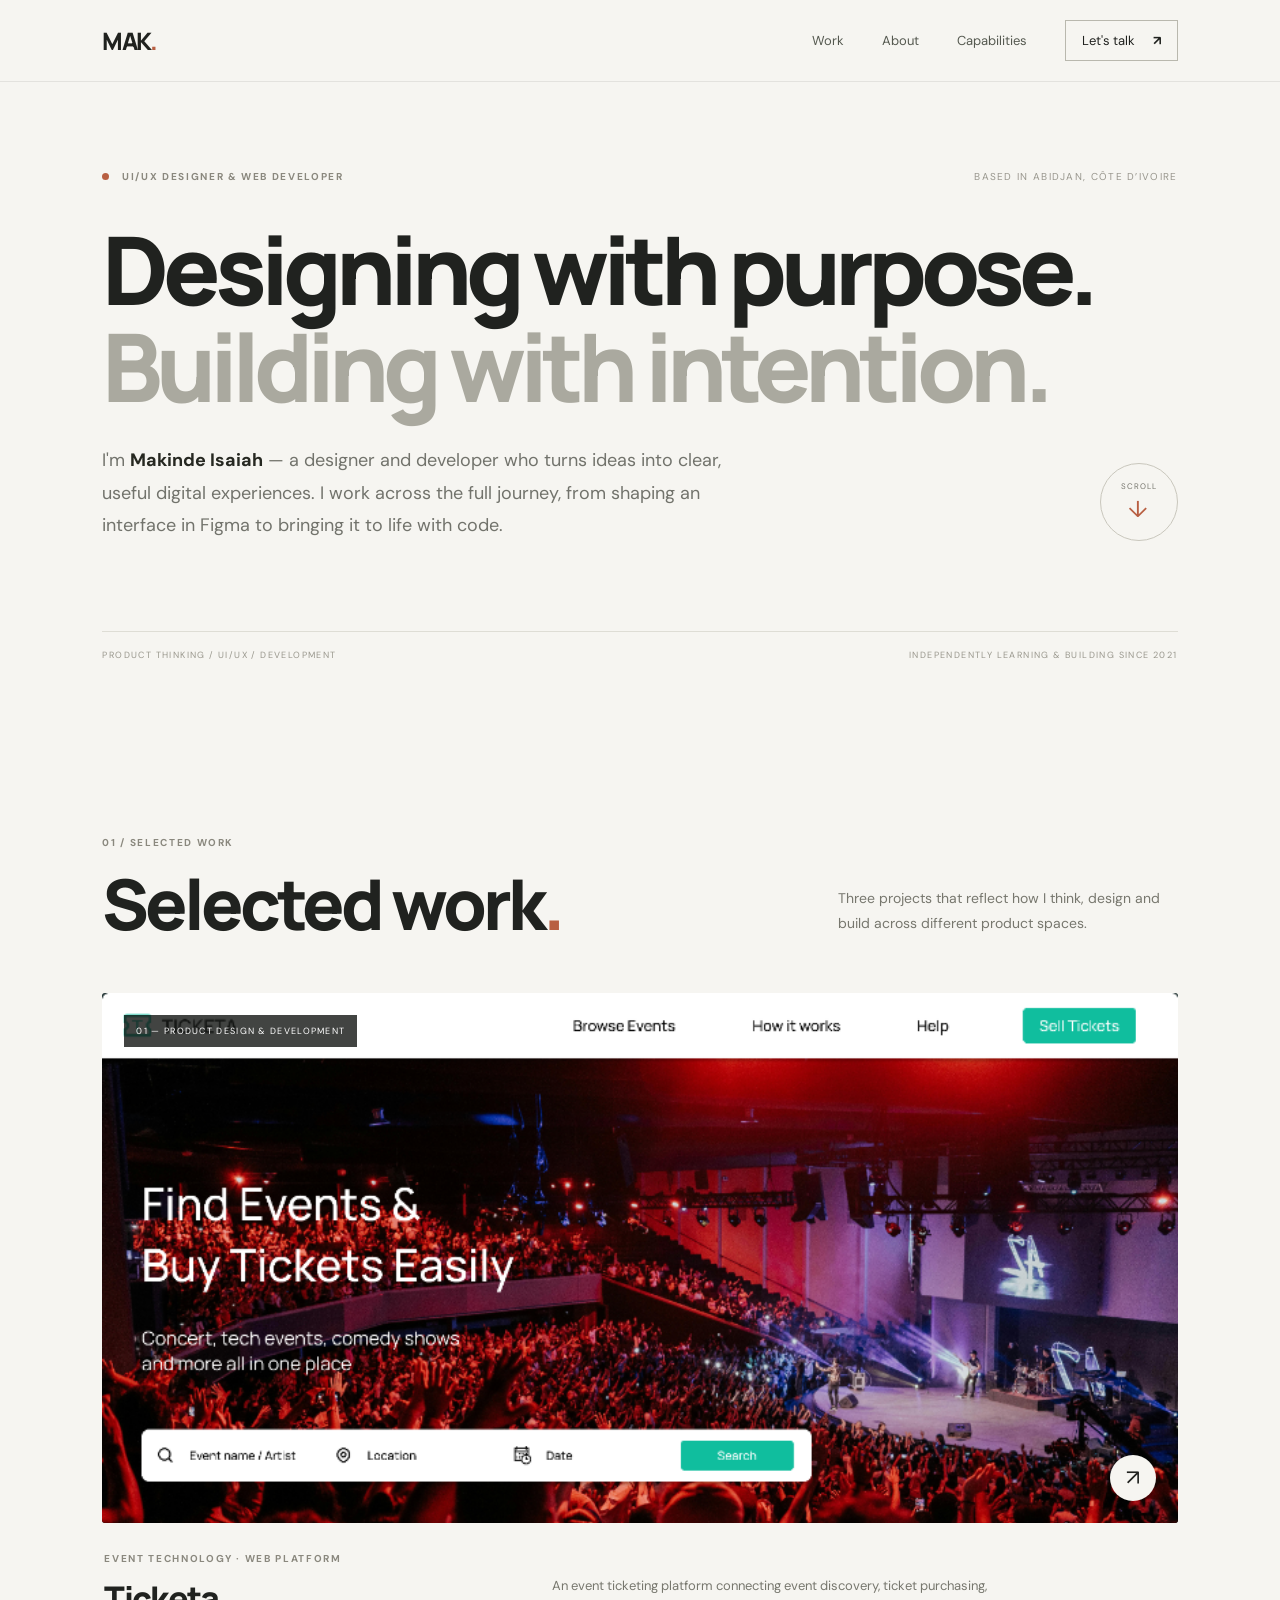
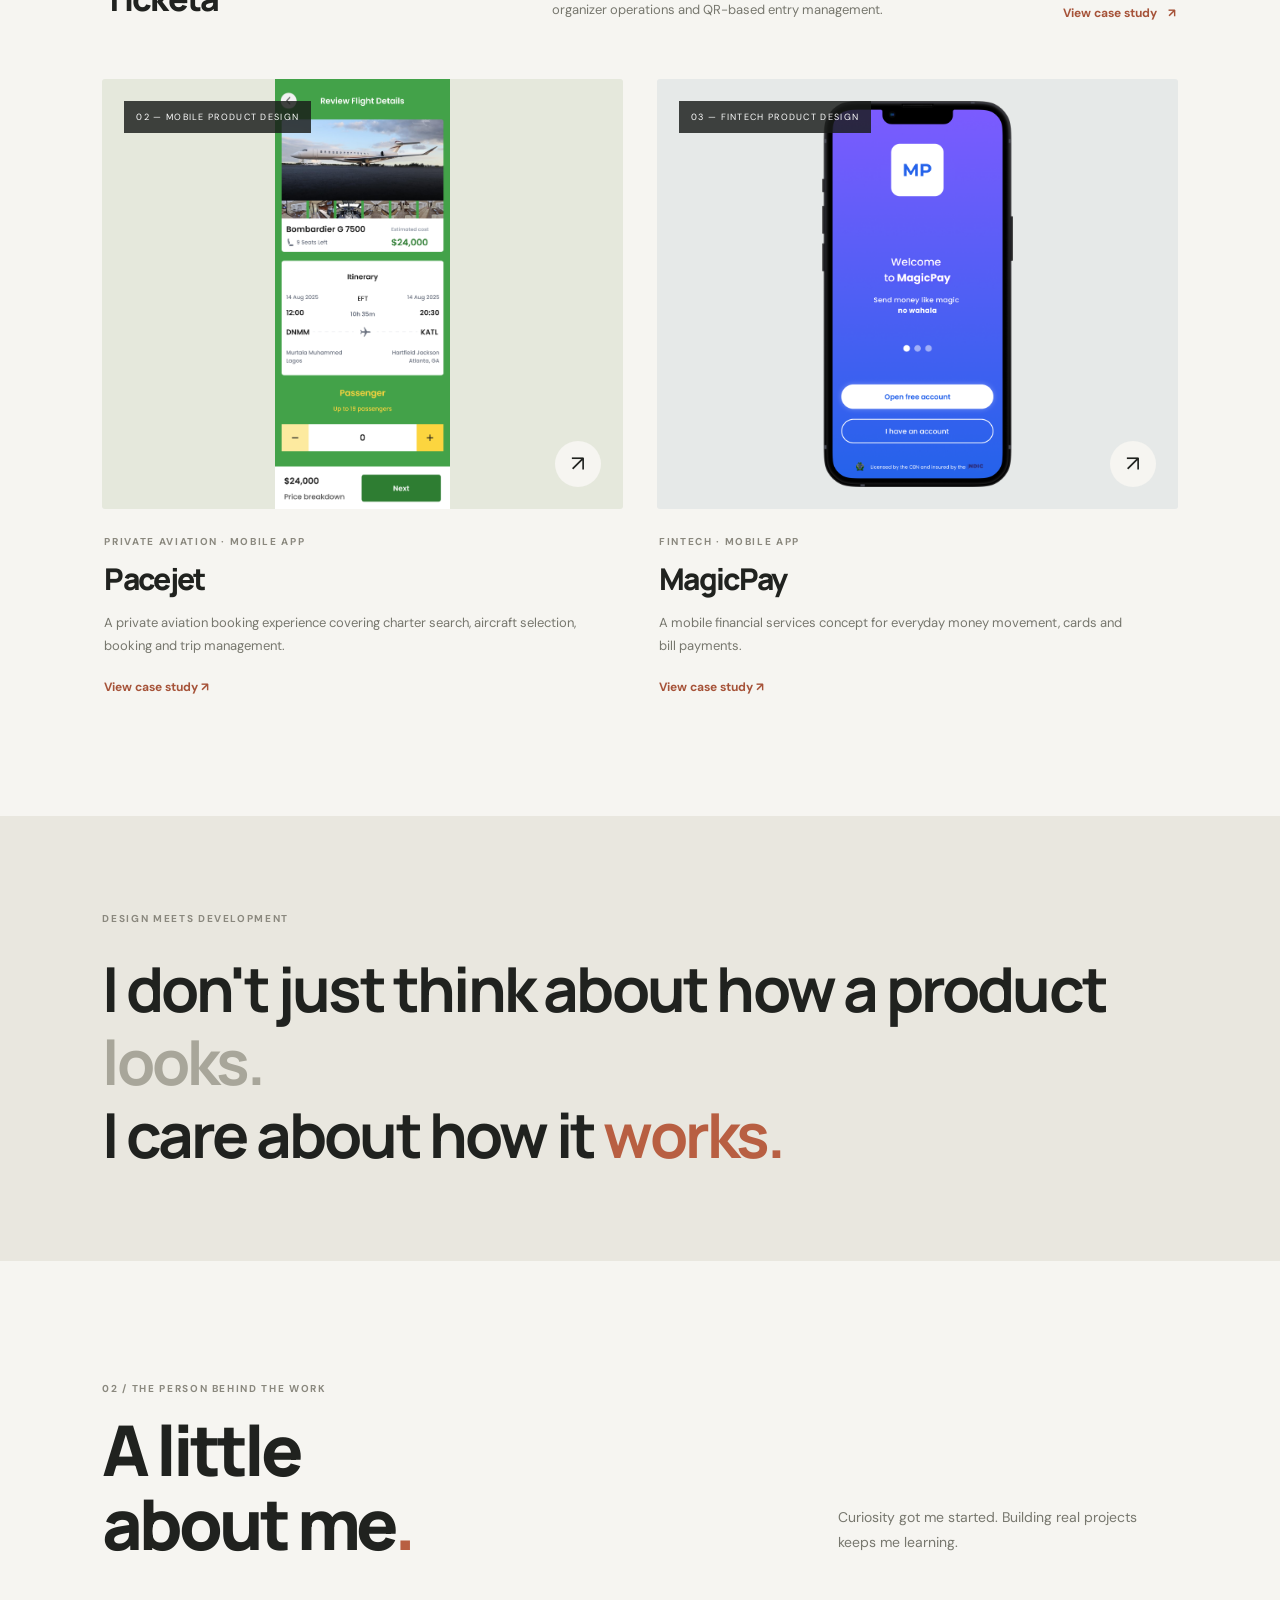
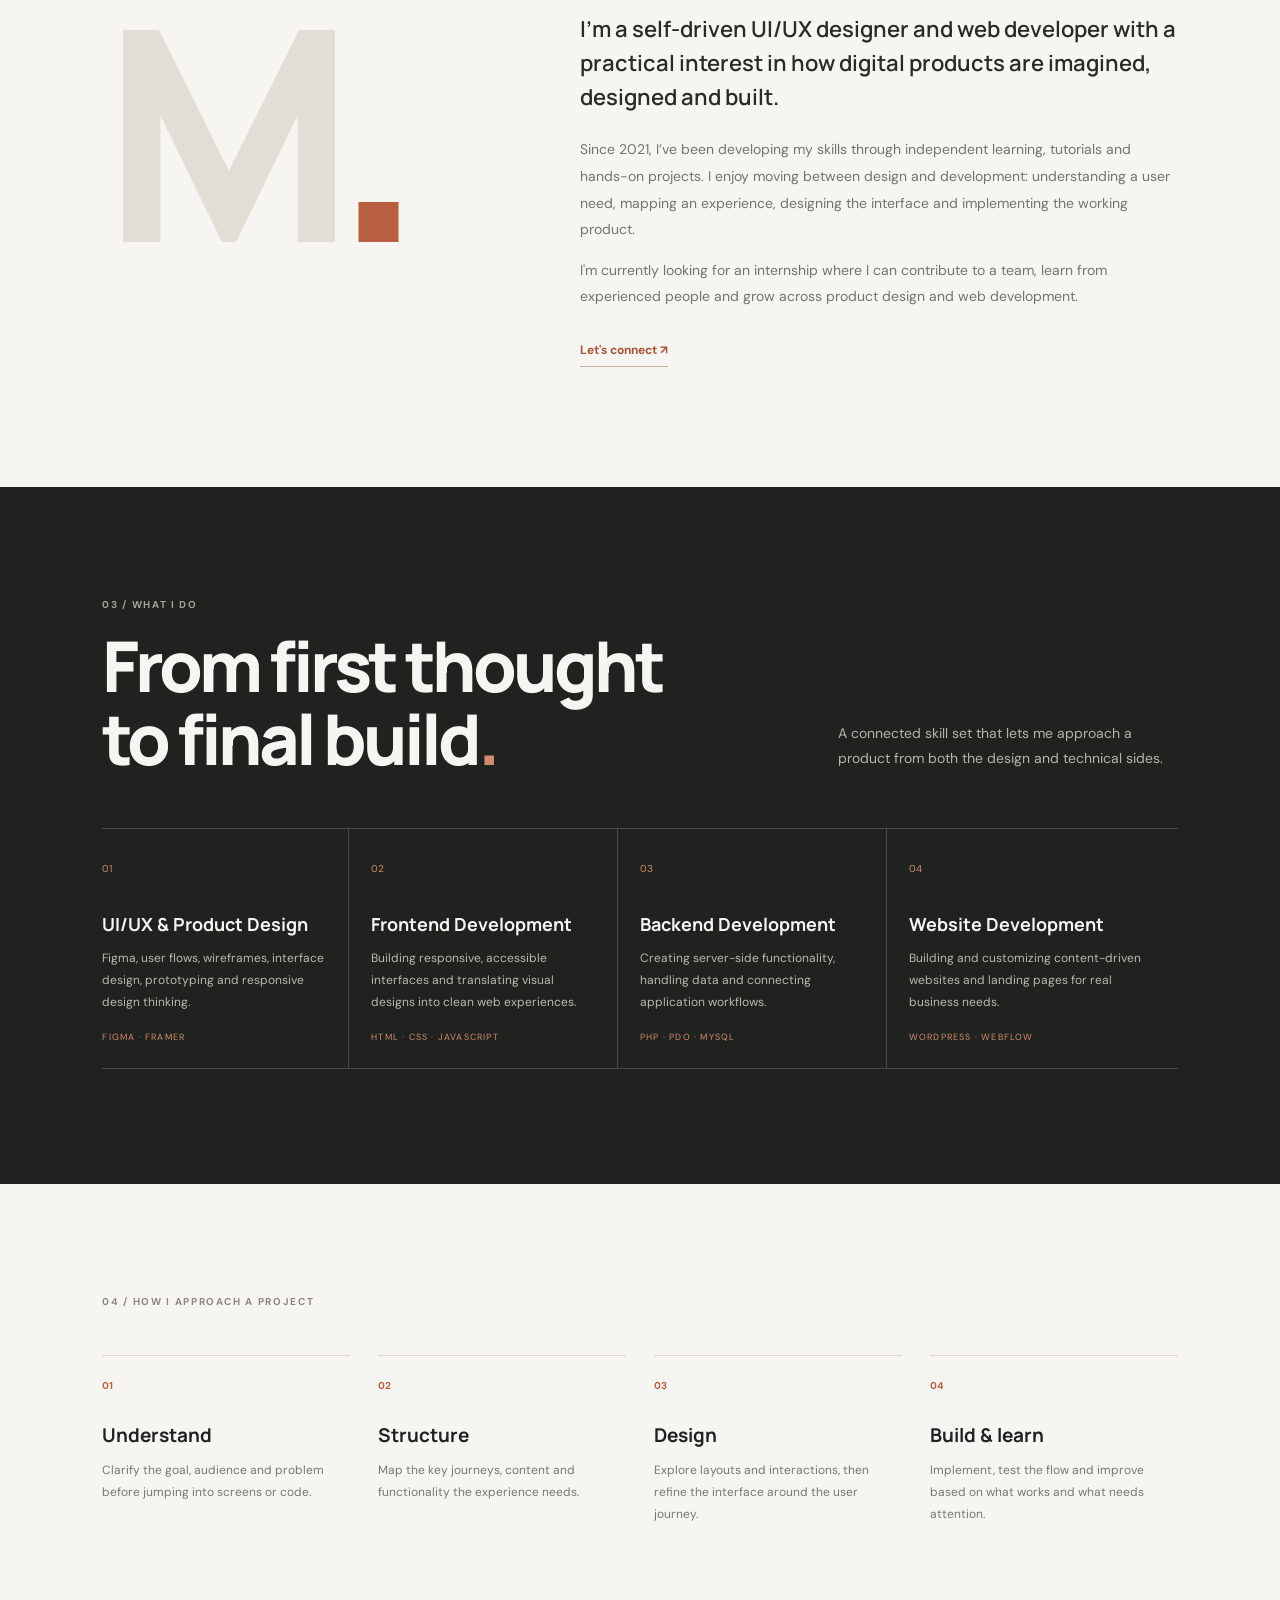
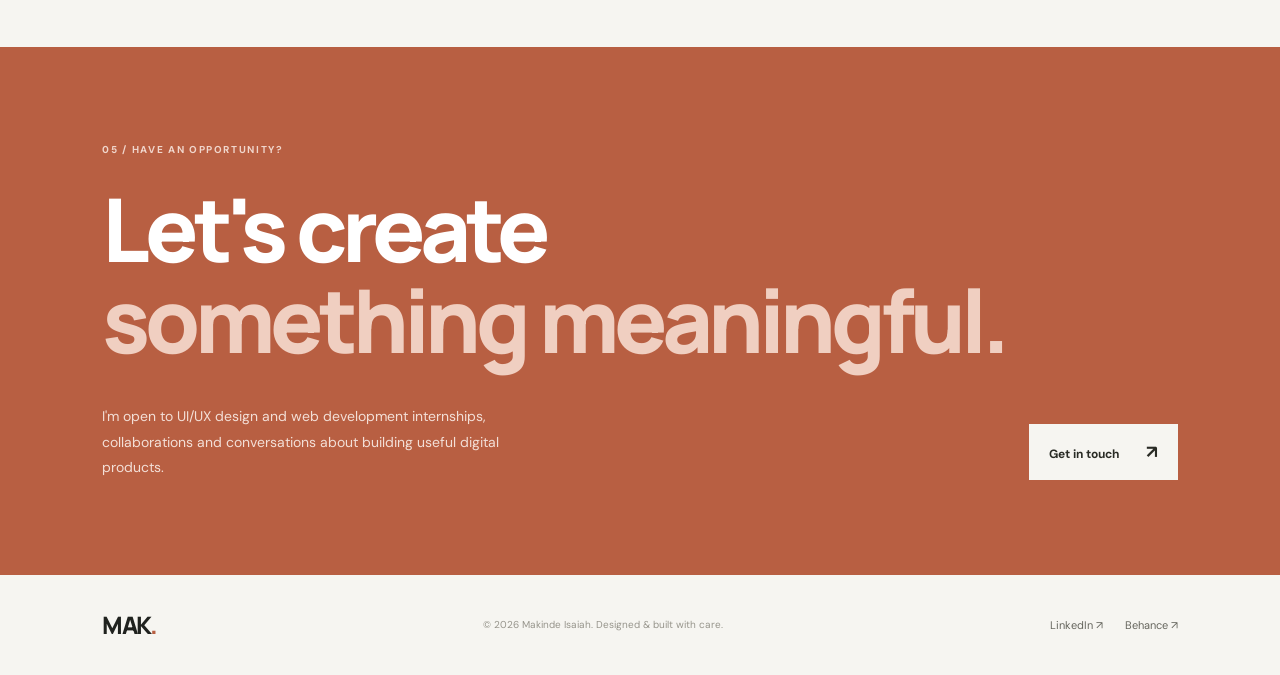
==== index.html @ e4a01430 "first commit" ====
<!doctype html>
<html lang="en">
<head>
<meta charset="utf-8"><meta name="viewport" content="width=device-width, initial-scale=1">
<meta name="description" content="Makinde Isaiah — UI/UX Designer and Web Developer creating thoughtful digital experiences.">
<meta name="theme-color" content="#f6f5f1">
<title>Makinde Isaiah — UI/UX Designer & Web Developer</title>
<link rel="preconnect" href="https://fonts.googleapis.com"><link rel="preconnect" href="https://fonts.gstatic.com" crossorigin>
<link href="https://fonts.googleapis.com/css2?family=DM+Sans:wght@400;500;600;700&family=Manrope:wght@400;500;600;700;800&display=swap" rel="stylesheet">
<link rel="stylesheet" href="styles.css">
</head>
<body>
<header class="header" id="top">
  <a class="wordmark" href="#top">MAK<span>.</span></a>
  <button class="menu-toggle" id="menuToggle" aria-label="Toggle navigation" aria-expanded="false">☰</button>
  <nav class="nav" id="nav"><a href="#work">Work</a><a href="#about">About</a><a href="#capabilities">Capabilities</a><a href="#contact" class="nav-contact">Let's talk <b>↗</b></a></nav>
</header>
<main>
<section class="hero wrap">
  <div class="hero-topline"><span class="eyebrow"><i></i> UI/UX DESIGNER & WEB DEVELOPER</span><span class="location">BASED IN ABIDJAN, CÔTE D’IVOIRE</span></div>
  <h1>Designing with purpose.<br><em>Building with intention.</em></h1>
  <div class="hero-bottom">
    <p class="hero-copy">I'm <strong>Makinde Isaiah</strong> — a designer and developer who turns ideas into clear, useful digital experiences. I work across the full journey, from shaping an interface in Figma to bringing it to life with code.</p>
    <a class="circle-link" href="#work" aria-label="Explore selected work">SCROLL<br><span>↓</span></a>
  </div>
  <div class="hero-foot"><span>PRODUCT THINKING / UI/UX / DEVELOPMENT</span><span>INDEPENDENTLY LEARNING & BUILDING SINCE 2021</span></div>
</section>

<section class="work wrap" id="work">
  <div class="section-intro"><div><span class="eyebrow">01 / SELECTED WORK</span><h2>Selected work<span class="accent">.</span></h2></div><p>Three projects that reflect how I think, design and build across different product spaces.</p></div>

  <article class="work-feature">
    <a class="feature-image ticketa-cover" href="projects/ticketa.html" aria-label="Explore Ticketa case study">
      <img src="assets/ticketa-attendee-homepage.png" alt="Ticketa attendee event discovery interface">
      <span class="image-index">01 — PRODUCT DESIGN & DEVELOPMENT</span><span class="image-arrow">↗</span>
    </a>
    <div class="work-caption">
      <div><span class="eyebrow">EVENT TECHNOLOGY · WEB PLATFORM</span><h3>Ticketa</h3></div>
      <p>An event ticketing platform connecting event discovery, ticket purchasing, organizer operations and QR-based entry management.</p>
      <a href="projects/ticketa.html" class="view-link">View case study <span>↗</span></a>
    </div>
  </article>

  <div class="work-pair">
    <article class="work-card">
      <a class="card-image pacejet-cover" href="projects/pacejet.html" aria-label="Explore Pacejet case study">
        <img src="assets/pacejet-flight-review.png" alt="Pacejet private aviation booking screen">
        <span class="image-index">02 — MOBILE PRODUCT DESIGN</span><span class="image-arrow">↗</span>
      </a>
      <div class="card-caption"><span class="eyebrow">PRIVATE AVIATION · MOBILE APP</span><h3>Pacejet</h3><p>A private aviation booking experience covering charter search, aircraft selection, booking and trip management.</p><a href="projects/pacejet.html" class="view-link">View case study ↗</a></div>
    </article>
    <article class="work-card">
      <a class="card-image magic-cover" href="projects/magicpay.html" aria-label="Explore MagicPay case study">
        <img src="assets/magicpay-welcome.png" alt="Original MagicPay mobile app screen">
        <span class="image-index">03 — FINTECH PRODUCT DESIGN</span><span class="image-arrow">↗</span>
      </a>
      <div class="card-caption"><span class="eyebrow">FINTECH · MOBILE APP</span><h3>MagicPay</h3><p>A mobile financial services concept for everyday money movement, cards and bill payments.</p><a href="projects/magicpay.html" class="view-link">View case study ↗</a></div>
    </article>
  </div>
</section>

<section class="statement">
  <div class="wrap statement-inner"><span class="eyebrow">DESIGN MEETS DEVELOPMENT</span><p>I don't just think about how a product <em>looks.</em><br>I care about how it <strong>works.</strong></p></div>
</section>

<section class="about wrap" id="about">
  <div class="section-intro"><div><span class="eyebrow">02 / THE PERSON BEHIND THE WORK</span><h2>A little<br>about me<span class="accent">.</span></h2></div><p>Curiosity got me started. Building real projects keeps me learning.</p></div>
  <div class="about-grid">
    <div class="about-mark">M<span>.</span></div>
    <div class="about-copy">
      <p class="lead">I’m a self-driven UI/UX designer and web developer with a practical interest in how digital products are imagined, designed and built.</p>
      <p>Since 2021, I’ve been developing my skills through independent learning, tutorials and hands-on projects. I enjoy moving between design and development: understanding a user need, mapping an experience, designing the interface and implementing the working product.</p>
      <p>I'm currently looking for an internship where I can contribute to a team, learn from experienced people and grow across product design and web development.</p>
      <a class="under-link" href="#contact">Let's connect <span>↗</span></a>
    </div>
  </div>
</section>

<section class="capabilities" id="capabilities">
  <div class="wrap">
    <div class="section-intro"><div><span class="eyebrow">03 / WHAT I DO</span><h2>From first thought<br>to final build<span class="accent">.</span></h2></div><p>A connected skill set that lets me approach a product from both the design and technical sides.</p></div>
    <div class="cap-grid">
      <article><span class="cap-no">01</span><h3>UI/UX & Product Design</h3><p>Figma, user flows, wireframes, interface design, prototyping and responsive design thinking.</p><div class="cap-tools">FIGMA · FRAMER</div></article>
      <article><span class="cap-no">02</span><h3>Frontend Development</h3><p>Building responsive, accessible interfaces and translating visual designs into clean web experiences.</p><div class="cap-tools">HTML · CSS · JAVASCRIPT</div></article>
      <article><span class="cap-no">03</span><h3>Backend Development</h3><p>Creating server-side functionality, handling data and connecting application workflows.</p><div class="cap-tools">PHP · PDO · MYSQL</div></article>
      <article><span class="cap-no">04</span><h3>Website Development</h3><p>Building and customizing content-driven websites and landing pages for real business needs.</p><div class="cap-tools">WORDPRESS · WEBFLOW</div></article>
    </div>
  </div>
</section>

<section class="approach wrap">
  <span class="eyebrow">04 / HOW I APPROACH A PROJECT</span>
  <div class="approach-grid">
    <div><b>01</b><h3>Understand</h3><p>Clarify the goal, audience and problem before jumping into screens or code.</p></div>
    <div><b>02</b><h3>Structure</h3><p>Map the key journeys, content and functionality the experience needs.</p></div>
    <div><b>03</b><h3>Design</h3><p>Explore layouts and interactions, then refine the interface around the user journey.</p></div>
    <div><b>04</b><h3>Build & learn</h3><p>Implement, test the flow and improve based on what works and what needs attention.</p></div>
  </div>
</section>

<section class="contact" id="contact">
  <div class="wrap contact-inner"><span class="eyebrow">05 / HAVE AN OPPORTUNITY?</span><h2>Let's create<br><em>something meaningful.</em></h2><div class="contact-bottom"><p>I'm open to UI/UX design and web development internships, collaborations and conversations about building useful digital products.</p><a class="contact-button" href="mailto:YOUR_EMAIL@example.com">Get in touch <span>↗</span></a></div></div>
</section>
</main>
<footer class="footer wrap"><a class="wordmark" href="#top">MAK<span>.</span></a><small>© <span id="year"></span> Makinde Isaiah. Designed & built with care.</small><div class="social"><a href="YOUR_LINKEDIN_URL" target="_blank" rel="noreferrer">LinkedIn ↗</a><a href="YOUR_BEHANCE_URL" target="_blank" rel="noreferrer">Behance ↗</a></div></footer>
<script src="script.js"></script>
</body></html>
---- styles.css ----
*{box-sizing:border-box}html{scroll-behavior:smooth;scroll-padding-top:90px}body{margin:0;background:#f6f5f1;color:#20221f;font-family:"DM Sans",sans-serif;-webkit-font-smoothing:antialiased}.wrap{width:min(1180px,84%);margin:0 auto}.header{height:82px;position:fixed;z-index:100;top:0;left:0;right:0;padding:0 8%;display:flex;align-items:center;justify-content:space-between;background:rgba(246,245,241,.94);backdrop-filter:blur(14px);border-bottom:1px solid rgba(32,34,31,.09)}.wordmark{font:800 24px Manrope,sans-serif;letter-spacing:-1.8px;color:#20221f;text-decoration:none}.wordmark span,.accent{color:#b85f42}.nav{display:flex;align-items:center;gap:38px}.nav a{font-size:13px;text-decoration:none;color:#555950}.nav a:hover,.view-link:hover,.under-link:hover{color:#b85f42}.nav .nav-contact{padding:11px 16px;border:1px solid #b9b8ae;color:#20221f}.nav-contact b{margin-left:15px}.menu-toggle{display:none;border:0;background:none;font-size:22px;color:#20221f}.hero{padding-top:170px;padding-bottom:64px;min-height:690px;display:flex;flex-direction:column;justify-content:center}.hero-topline,.hero-foot{display:flex;justify-content:space-between;align-items:center}.eyebrow{font-size:10px;letter-spacing:1.65px;font-weight:700;color:#8a887e}.hero-topline .eyebrow i{display:inline-block;width:7px;height:7px;background:#b85f42;border-radius:50%;margin-right:9px}.location{font-size:10px;letter-spacing:1.3px;color:#98968d}.hero h1{font:800 clamp(52px,7.4vw,100px)/1.02 Manrope,sans-serif;letter-spacing:-6px;margin:38px 0 30px}.hero h1 em{font-style:normal;color:#aaa99f}.hero-bottom{display:flex;justify-content:space-between;align-items:flex-end;gap:40px}.hero-copy{max-width:630px;font-size:18px;line-height:1.8;color:#72736c;margin:0}.hero-copy strong{color:#262821}.circle-link{width:78px;height:78px;border:1px solid #c9c7bd;border-radius:50%;display:flex;flex-direction:column;justify-content:center;align-items:center;text-decoration:none;color:#77766e;font-size:8px;letter-spacing:1px;flex-shrink:0}.circle-link span{font-size:23px;color:#b85f42;margin-top:3px}.hero-foot{border-top:1px solid #deddd5;margin-top:90px;padding-top:17px;font-size:9px;letter-spacing:1.4px;color:#99978d}.work{padding-top:105px;padding-bottom:120px}.section-intro{display:flex;justify-content:space-between;align-items:flex-end;gap:45px;margin-bottom:52px}.section-intro h2{font:800 clamp(42px,5.5vw,70px)/1.05 Manrope;letter-spacing:-4px;margin:16px 0 0}.section-intro>p{max-width:340px;color:#77776e;font-size:14px;line-height:1.8;margin:0 0 5px}.work-feature{margin-bottom:58px}.feature-image,.card-image{position:relative;display:block;overflow:hidden;text-decoration:none;background:#e8e5dc;border-radius:3px}.feature-image{height:530px}.feature-image img,.card-image img{width:100%;height:100%;display:block;object-fit:cover;transition:transform .65s cubic-bezier(.2,.7,.2,1)}.feature-image:hover img,.card-image:hover img{transform:scale(1.025)}.ticketa-cover{background:#182a2a}.ticketa-cover img{object-position:top center}.image-index{position:absolute;left:22px;top:22px;background:rgba(25,28,25,.82);color:#fff;padding:10px 12px;font-size:9px;letter-spacing:1.3px}.image-arrow{position:absolute;right:22px;bottom:22px;width:46px;height:46px;border-radius:50%;background:#f6f5f1;color:#20221f;display:grid;place-items:center;font-size:22px}.work-caption{display:grid;grid-template-columns:1fr 1.15fr auto;align-items:end;gap:28px;padding:23px 2px 0}.work-caption h3,.card-caption h3{font:800 34px Manrope;letter-spacing:-1.7px;margin:8px 0 0}.work-caption>p,.card-caption>p{font-size:13px;line-height:1.8;color:#77776e;margin:0}.view-link,.under-link{font-size:12px;color:#a65339;text-decoration:none;font-weight:700;white-space:nowrap}.view-link span{margin-left:8px}.work-pair{display:grid;grid-template-columns:1fr 1fr;gap:34px}.card-image{height:430px}.pacejet-cover{background:#e5e8dc}.pacejet-cover img{object-fit:contain;object-position:center;background:#e5e8dc}.magic-cover{background:#e6e9e8}.magic-cover img{object-fit:contain;padding:22px;background:#e6e9e8}.card-caption{padding:20px 2px 0}.card-caption h3{font-size:30px}.card-caption>p{margin:12px 0 17px;max-width:480px}.statement{background:#e9e7df;padding:90px 0}.statement-inner>p{font:700 clamp(35px,5vw,62px)/1.18 Manrope;letter-spacing:-2.8px;margin:25px 0 0}.statement-inner>p em{font-style:normal;color:#a8a69a}.statement-inner>p strong{color:#b85f42}.about{padding-top:115px;padding-bottom:120px}.about-grid{display:grid;grid-template-columns:.8fr 1.2fr;gap:80px}.about-mark{font:800 clamp(160px,23vw,300px)/.8 Manrope;letter-spacing:-24px;color:#e1dfd5}.about-mark span{color:#b85f42}.about-copy{max-width:610px}.about-copy p{font-size:14px;line-height:1.9;color:#73746d}.about-copy .lead{font:600 22px/1.55 Manrope;color:#292b25;margin-top:0}.under-link{display:inline-block;margin-top:18px;border-bottom:1px solid #c9b4a8;padding-bottom:8px}.capabilities{background:#20221f;color:#f6f5f1;padding:105px 0 115px}.capabilities .eyebrow{color:#a5a398}.capabilities .section-intro>p{color:#b5b4aa}.capabilities .section-intro h2{color:#f6f5f1}.capabilities .accent{color:#d28b70}.cap-grid{display:grid;grid-template-columns:repeat(4,1fr);border-top:1px solid #4a4b44;border-bottom:1px solid #4a4b44}.cap-grid article{padding:27px 22px 25px 0;border-right:1px solid #4a4b44;margin-right:22px;min-height:225px}.cap-grid article:last-child{border:0;margin:0}.cap-no{font-size:10px;color:#d28b70}.cap-grid h3{font:700 18px/1.3 Manrope;margin:36px 0 12px}.cap-grid p{font-size:12px;line-height:1.8;color:#b9b9af;min-height:65px}.cap-tools{font-size:9px;letter-spacing:1.2px;color:#d28b70;margin-top:18px}.approach{padding-top:105px;padding-bottom:110px}.approach-grid{display:grid;grid-template-columns:repeat(4,1fr);gap:28px;margin-top:45px}.approach-grid>div{border-top:1px solid #d7d5cc;padding-top:17px}.approach-grid b{font-size:10px;color:#b85f42}.approach-grid h3{font:700 19px Manrope;margin:28px 0 10px}.approach-grid p{font-size:12px;line-height:1.8;color:#77776e}.contact{background:#b85f42;color:#fff;padding:90px 0 95px}.contact .eyebrow{color:#f0d6cc}.contact h2{font:800 clamp(48px,7vw,88px)/1.03 Manrope;letter-spacing:-5px;margin:25px 0 40px}.contact h2 em{font-style:normal;color:#f0cfc1}.contact-bottom{display:flex;justify-content:space-between;align-items:flex-end;gap:40px}.contact-bottom p{font-size:14px;line-height:1.8;color:#f3dfd7;max-width:460px;margin:0}.contact-button{background:#f6f5f1;color:#292b25;padding:16px 20px;text-decoration:none;font-size:12px;font-weight:700;white-space:nowrap}.contact-button span{margin-left:24px;font-size:18px}.footer{min-height:100px;display:flex;align-items:center;justify-content:space-between;gap:20px}.footer small{font-size:10px;color:#96948b}.social{display:flex;gap:22px}.social a{font-size:11px;color:#66665e;text-decoration:none}
@media(max-width:850px){.wrap{width:88%}.header{padding:0 6%}.hero{min-height:610px}.hero h1{letter-spacing:-4px}.section-intro{align-items:flex-start;flex-direction:column;gap:18px}.section-intro>p{max-width:540px}.feature-image{height:420px}.work-caption{grid-template-columns:1fr 1fr}.work-caption .view-link{grid-column:1/-1}.card-image{height:340px}.about-grid{gap:40px}.cap-grid{grid-template-columns:1fr 1fr}.cap-grid article{border-bottom:1px solid #4a4b44;min-height:210px}.approach-grid{grid-template-columns:1fr 1fr}}
@media(max-width:600px){.wrap{width:88%}.header{height:68px}.menu-toggle{display:block}.nav{display:none;position:absolute;top:68px;left:0;right:0;padding:22px 6%;background:#f6f5f1;border-bottom:1px solid #dddcd4;flex-direction:column;align-items:flex-start;gap:22px}.nav.open{display:flex}.hero{padding-top:120px;min-height:0;padding-bottom:55px}.hero-topline{align-items:flex-start;flex-direction:column;gap:12px}.hero h1{font-size:48px;letter-spacing:-3px;margin:30px 0 24px}.hero-bottom{align-items:flex-start}.hero-copy{font-size:15px}.circle-link{width:62px;height:62px}.hero-foot{margin-top:55px;align-items:flex-start;flex-direction:column;gap:10px;font-size:8px}.work,.about,.approach{padding-top:75px;padding-bottom:80px}.section-intro h2{font-size:46px;letter-spacing:-2.5px}.feature-image{height:300px}.work-caption{display:block}.work-caption>p{margin:12px 0}.work-caption .view-link{display:inline-block;margin-top:8px}.work-pair{grid-template-columns:1fr;gap:40px}.card-image{height:340px}.statement{padding:65px 0}.statement-inner>p{font-size:37px;letter-spacing:-1.7px}.about-grid{grid-template-columns:1fr;gap:18px}.about-mark{font-size:150px;letter-spacing:-13px}.about-copy .lead{font-size:19px}.capabilities{padding:75px 0}.capabilities .section-intro h2{font-size:43px}.cap-grid{grid-template-columns:1fr}.cap-grid article{margin:0;padding:23px 0;border-right:0;min-height:0}.cap-grid h3{margin:22px 0 8px}.cap-grid p{min-height:0}.approach-grid{grid-template-columns:1fr 1fr;gap:22px}.contact{padding:70px 0}.contact h2{font-size:49px;letter-spacing:-3px}.contact-bottom{align-items:flex-start;flex-direction:column}.footer{padding:24px 0;flex-wrap:wrap}.footer small{order:3;flex-basis:100%}}
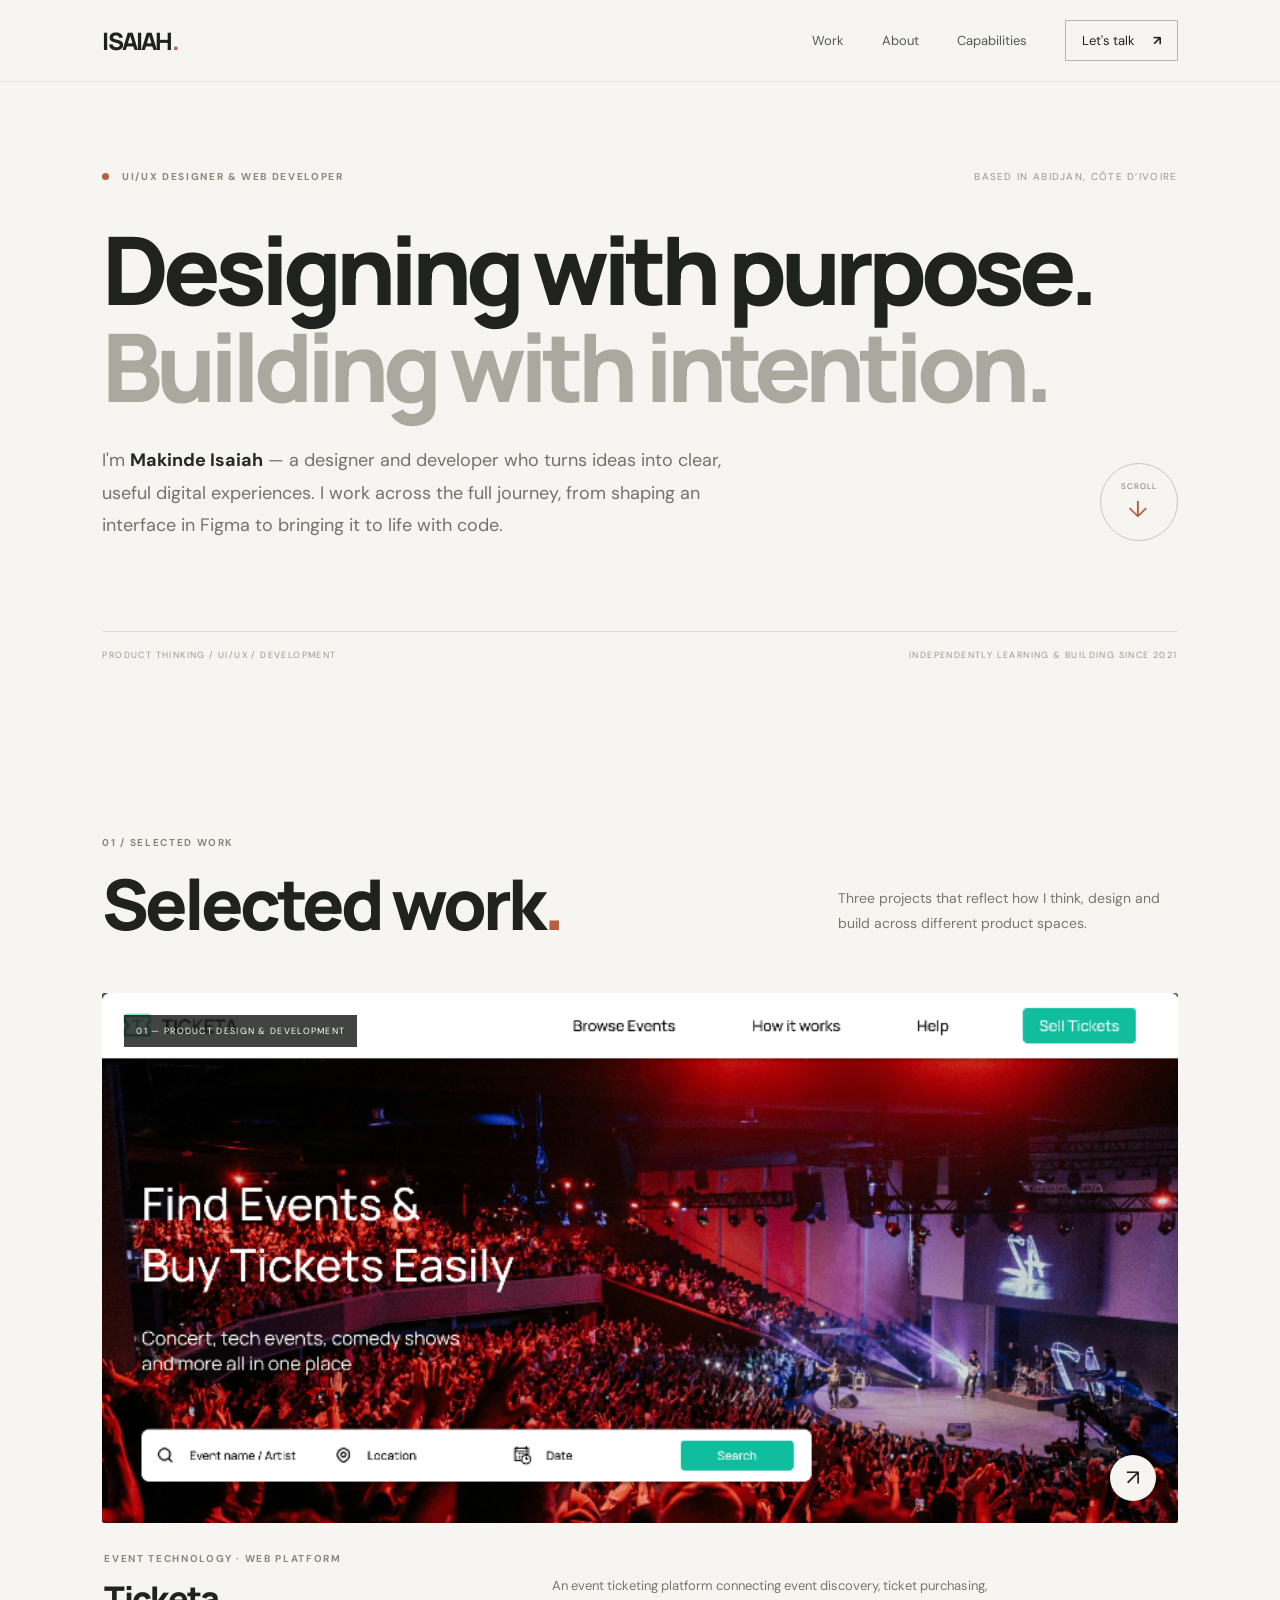
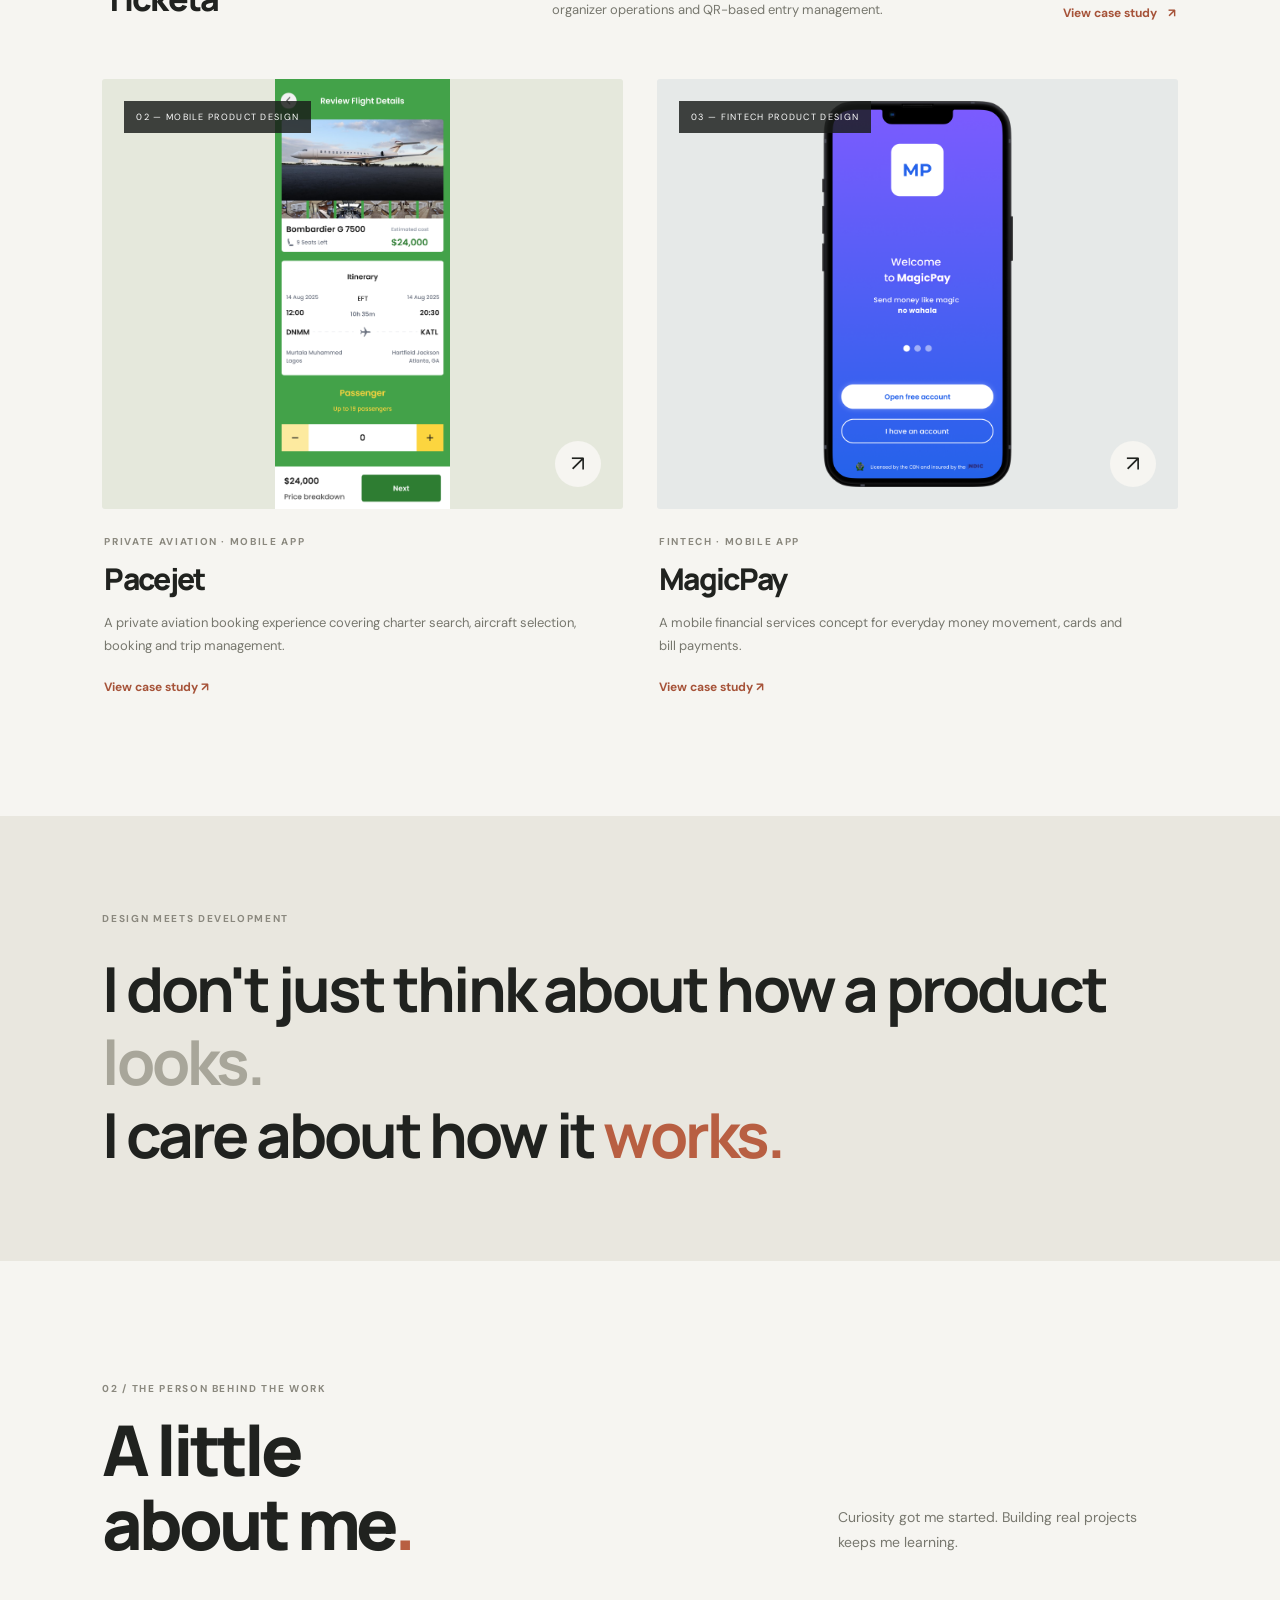
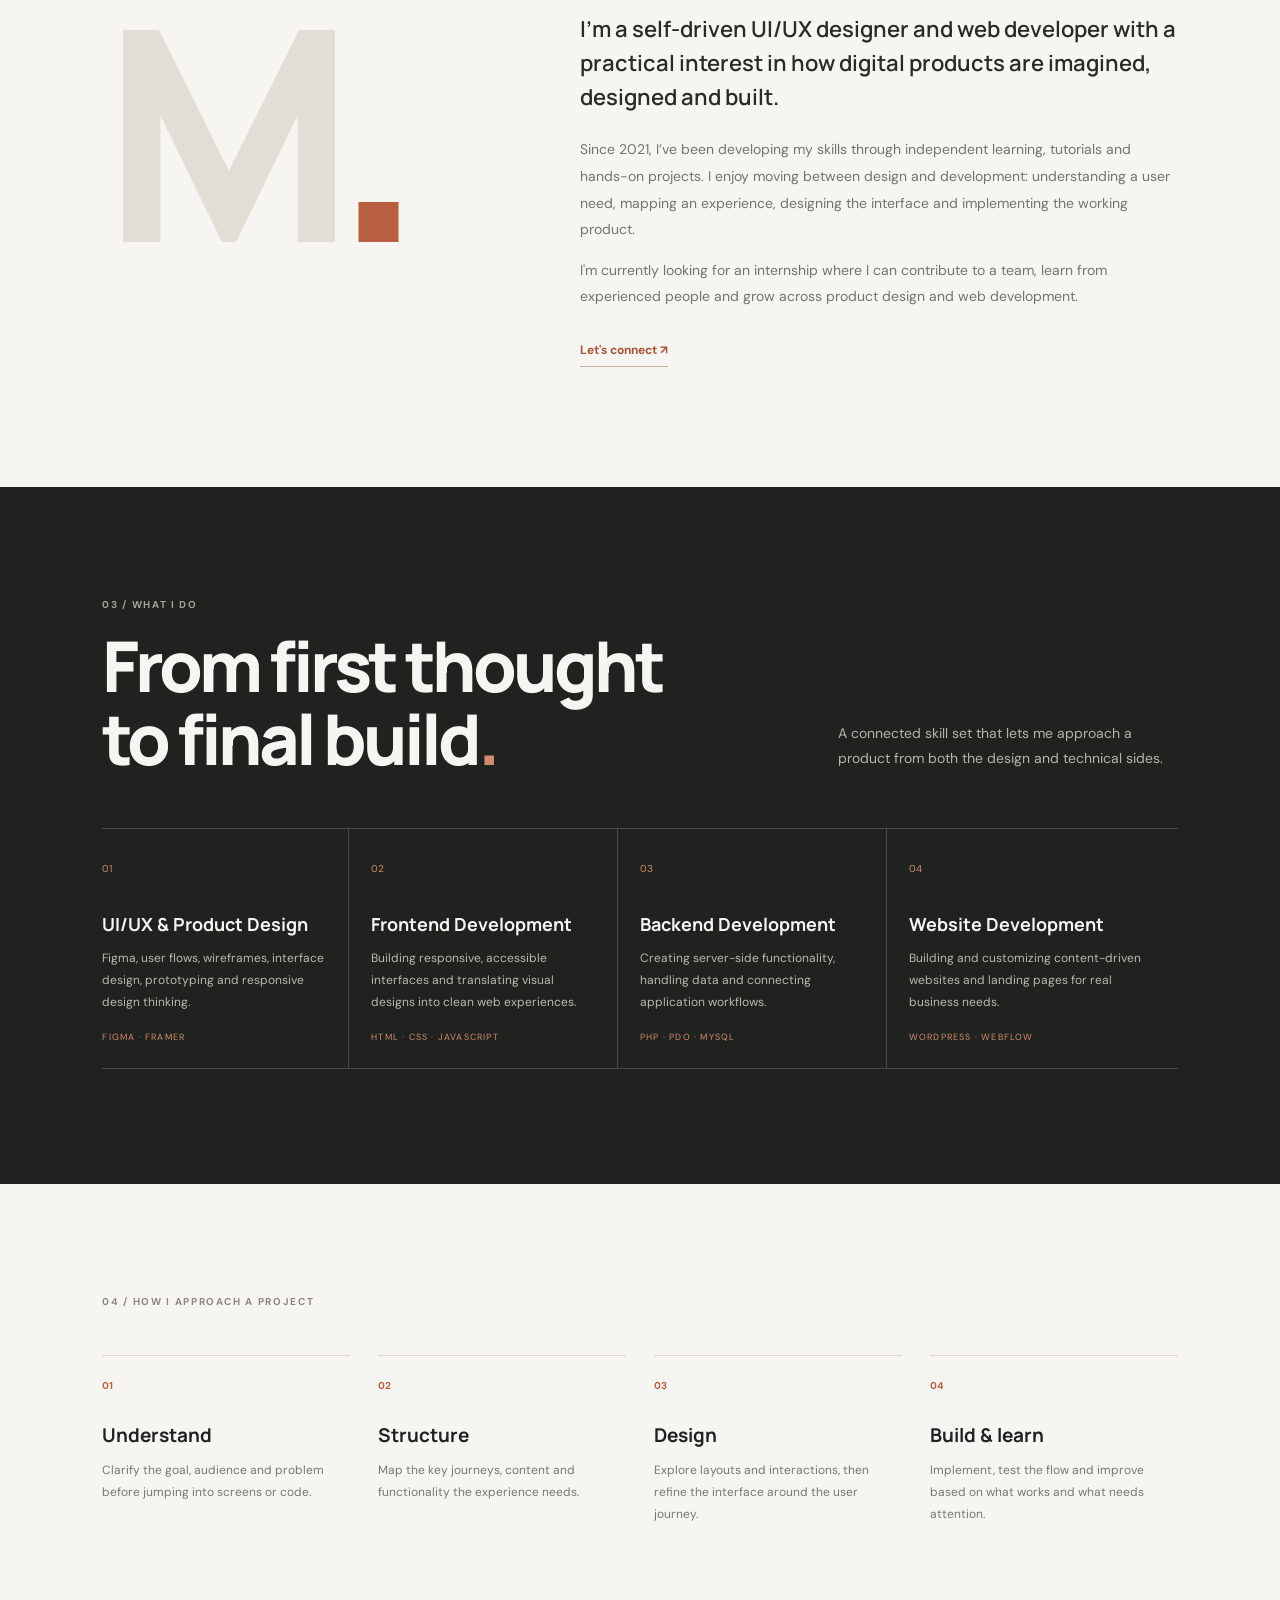
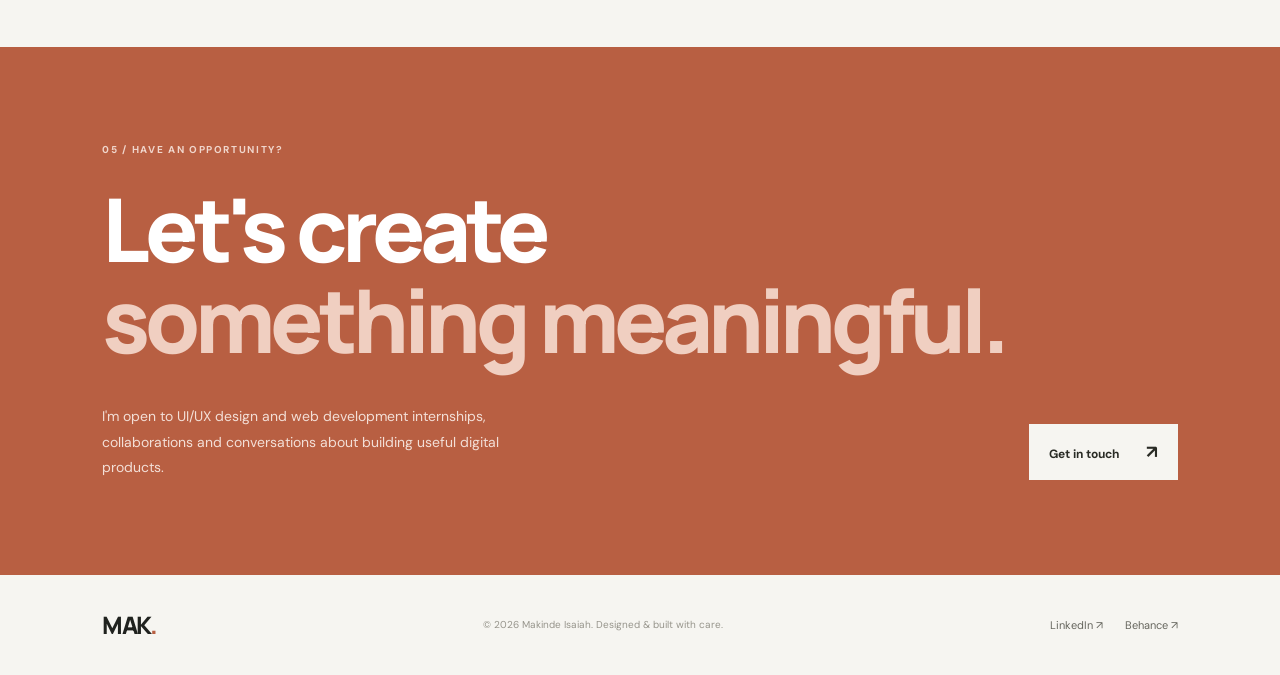
==== commit d3d12a8c: "change the header name" ====
--- a/index.html
+++ b/index.html
@@ -11,7 +11,7 @@
 </head>
 <body>
 <header class="header" id="top">
-  <a class="wordmark" href="#top">MAK<span>.</span></a>
+  <a class="wordmark" href="#top">ISAIAH<span>.</span></a>
   <button class="menu-toggle" id="menuToggle" aria-label="Toggle navigation" aria-expanded="false">☰</button>
   <nav class="nav" id="nav"><a href="#work">Work</a><a href="#about">About</a><a href="#capabilities">Capabilities</a><a href="#contact" class="nav-contact">Let's talk <b>↗</b></a></nav>
 </header>
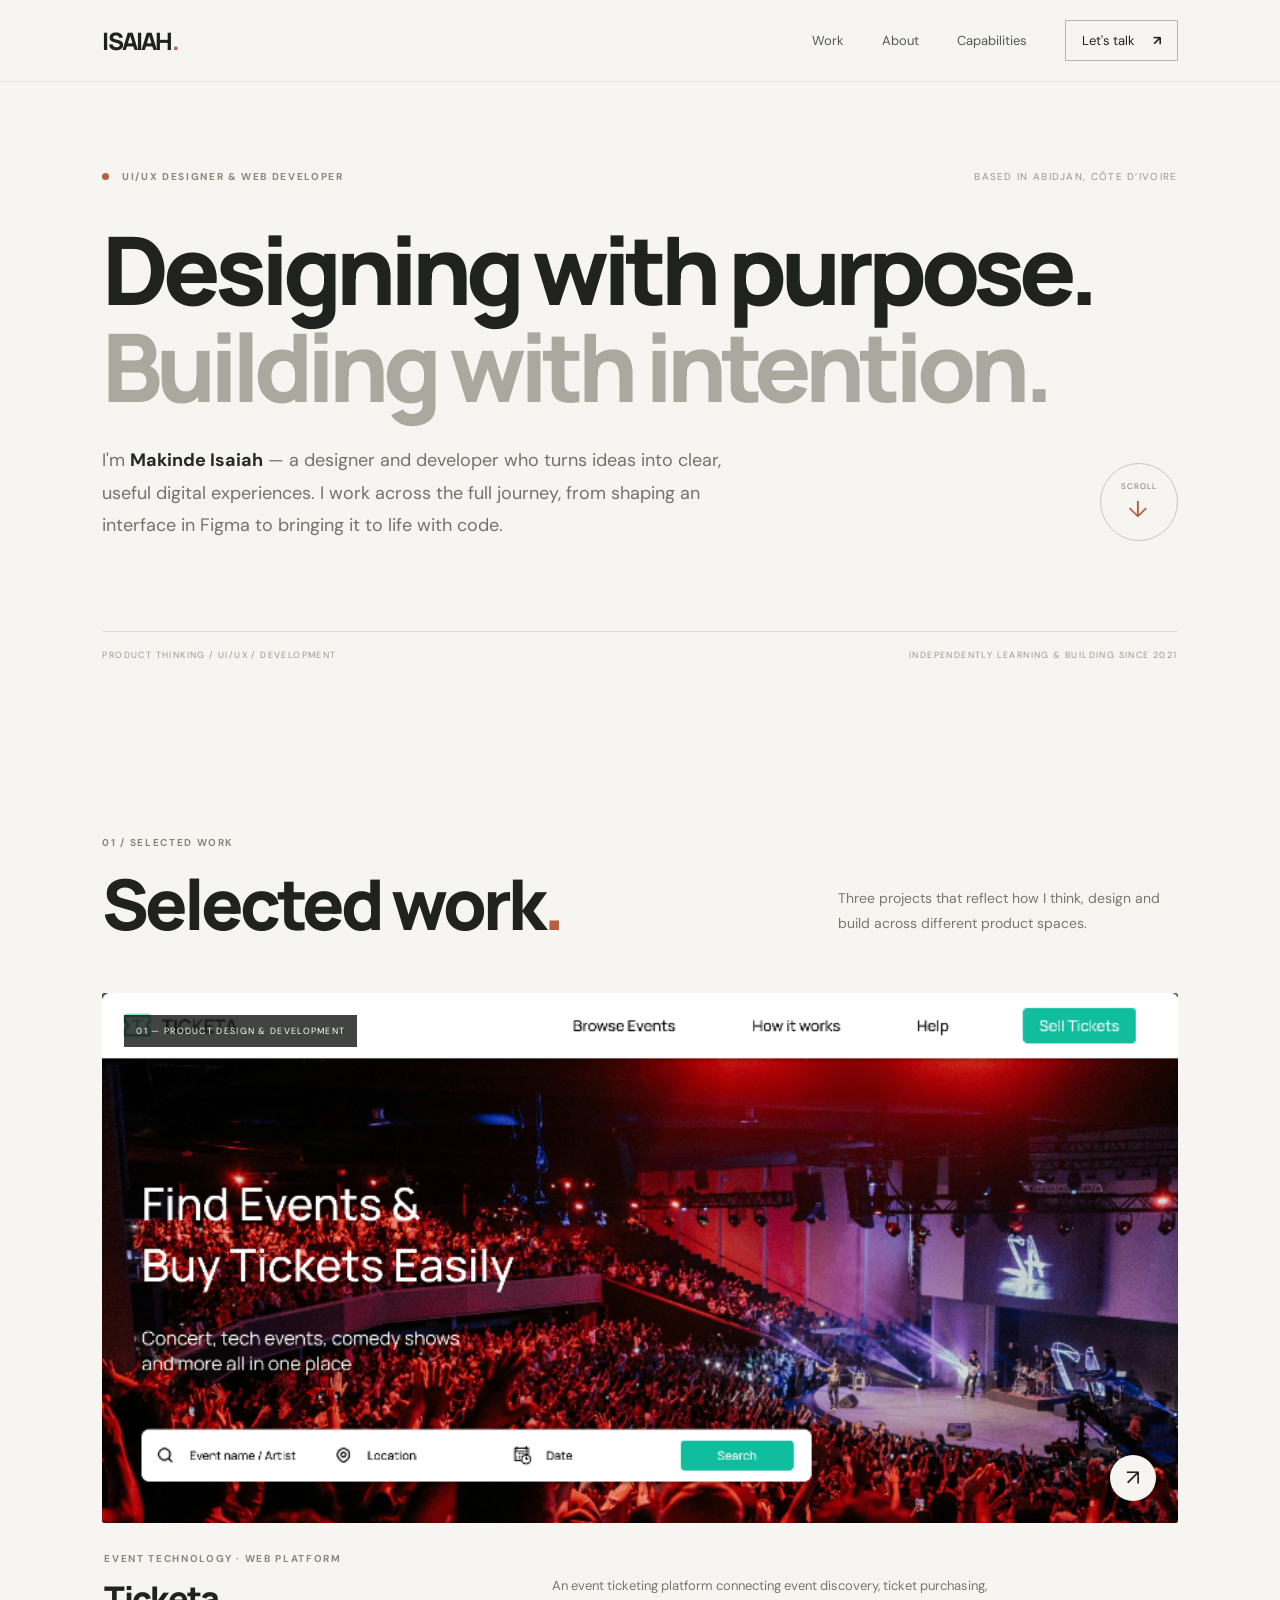
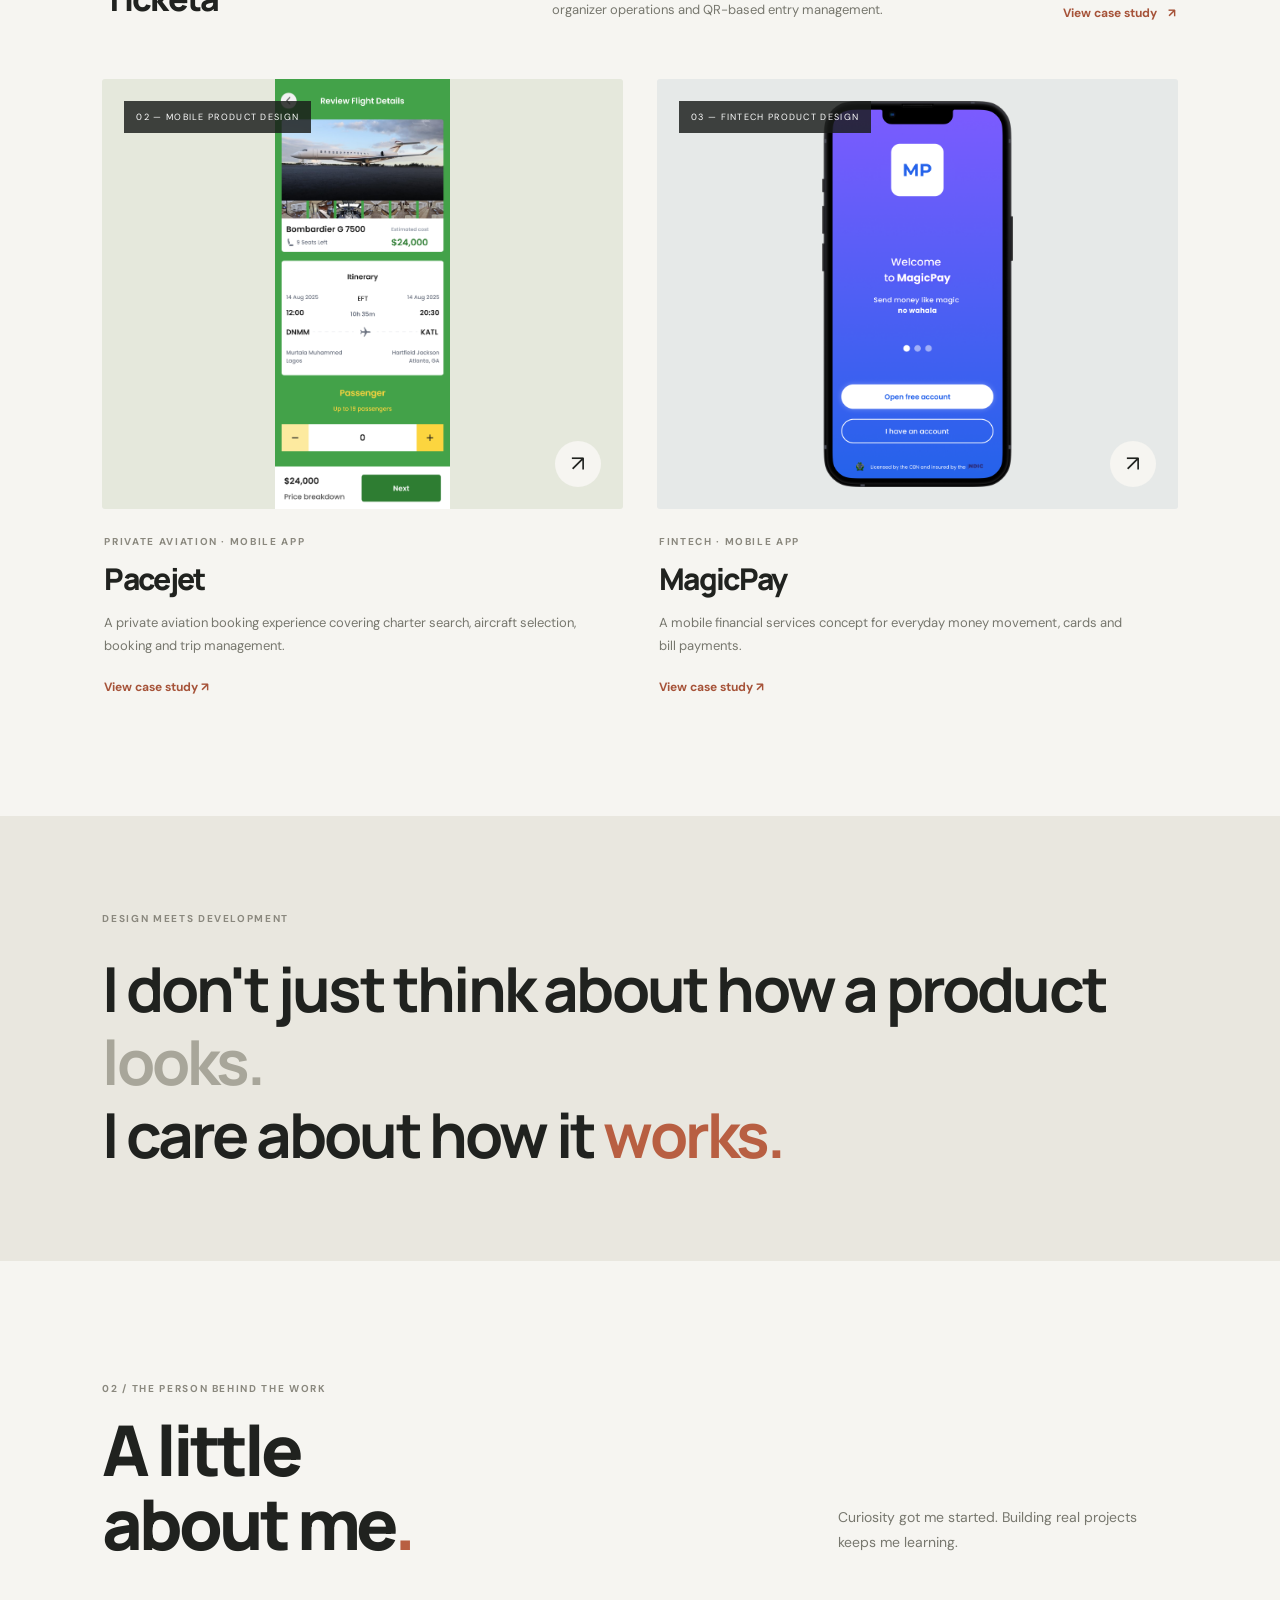
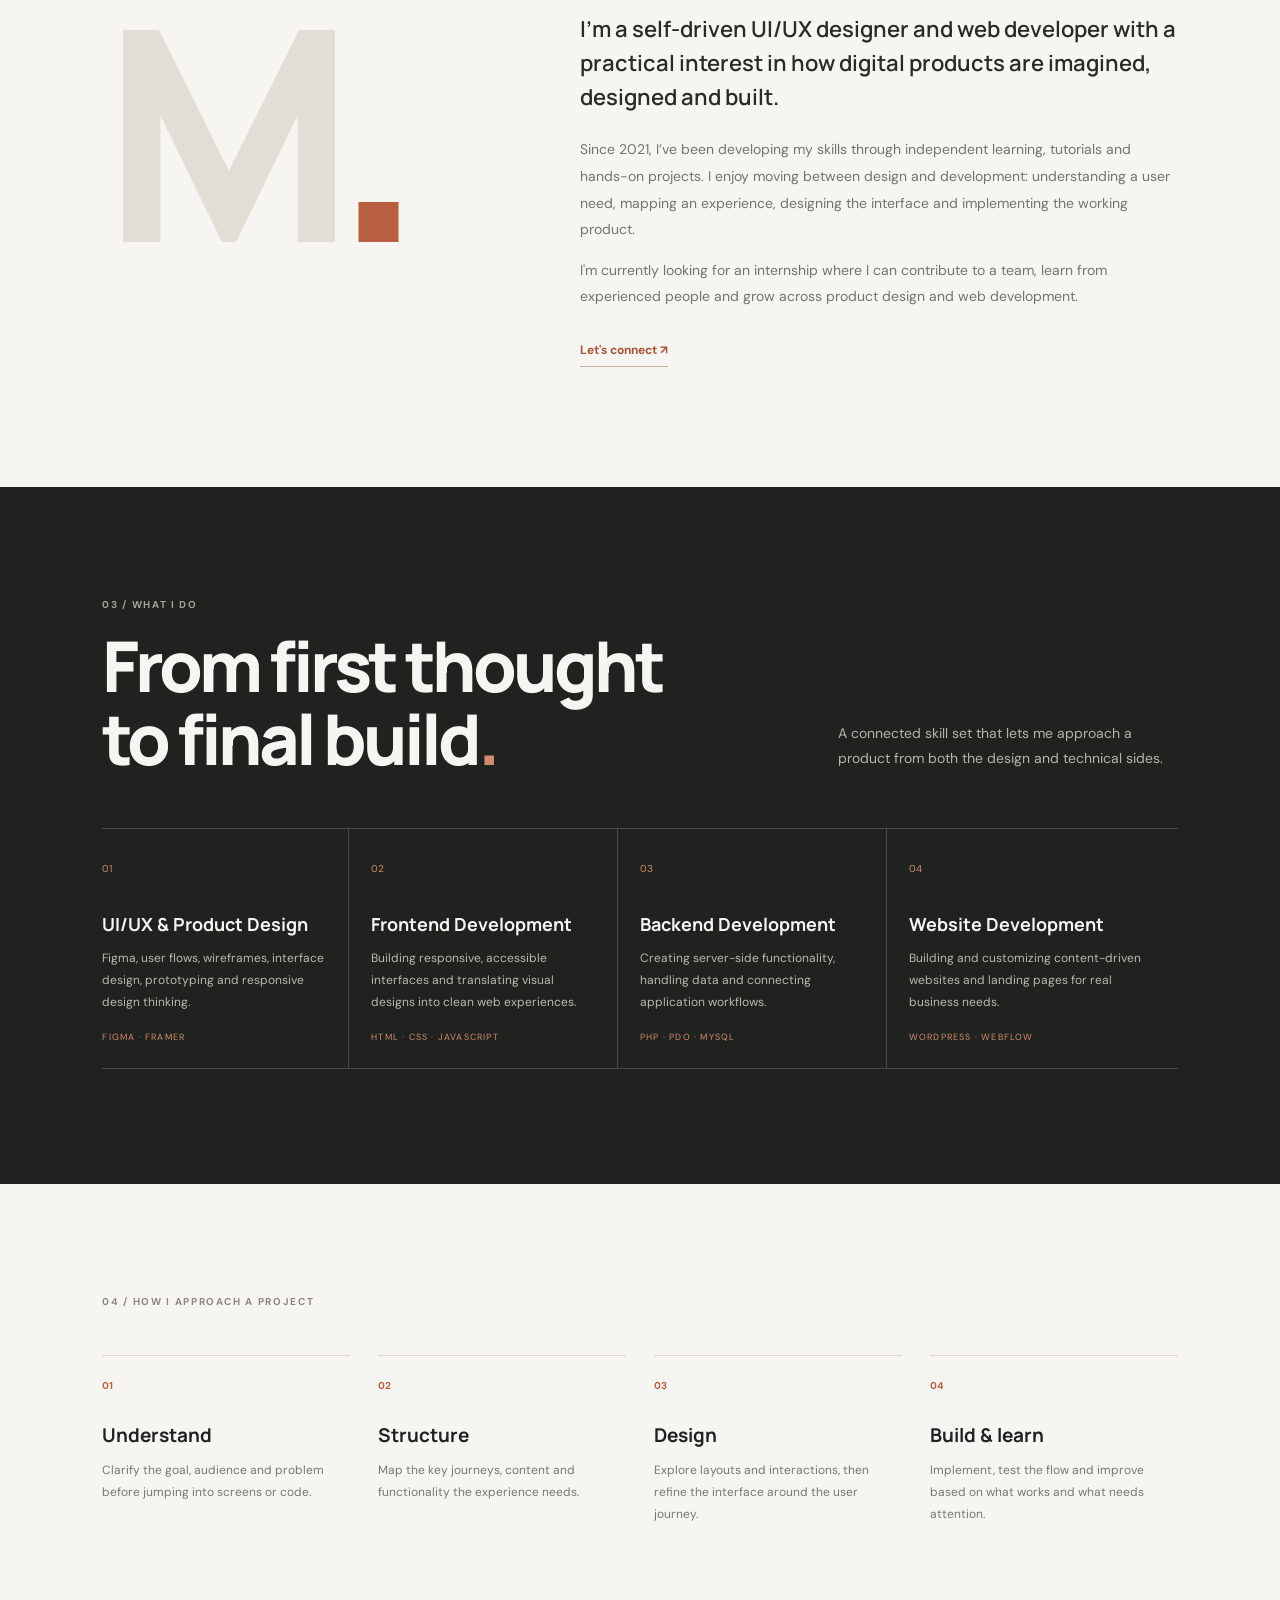
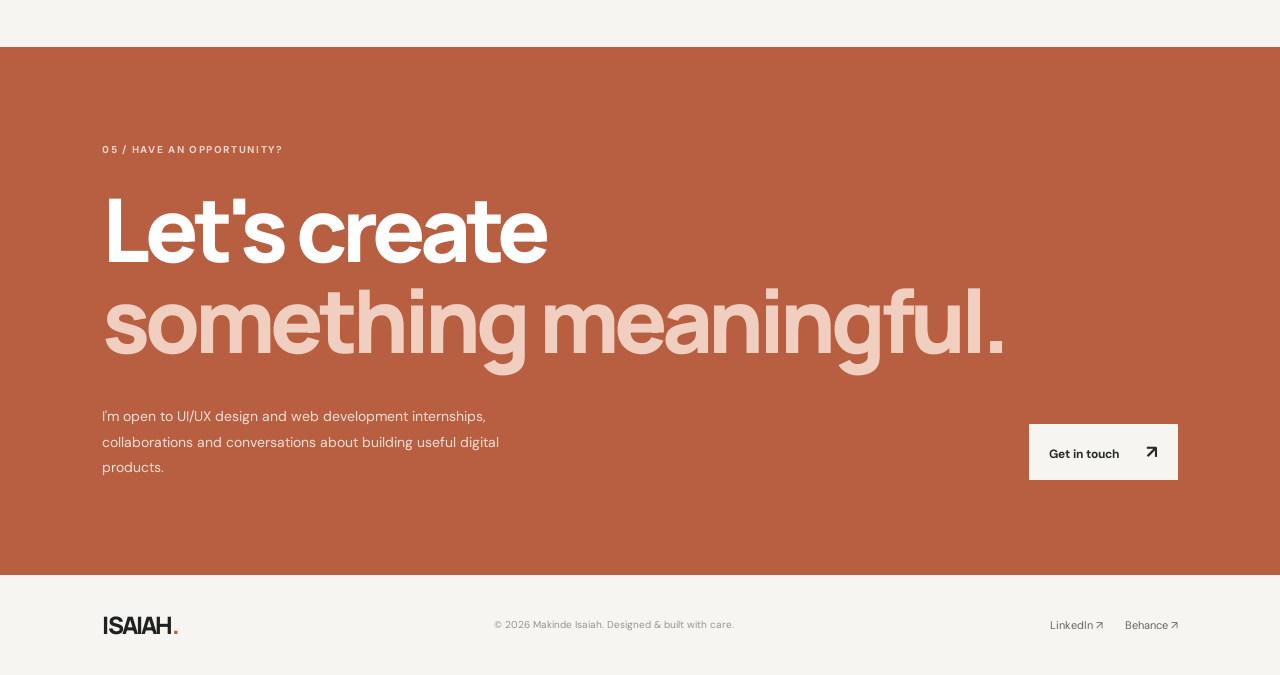
==== commit 46e8a0ce: "little update" ====
--- a/index.html
+++ b/index.html
@@ -102,6 +102,6 @@
   <div class="wrap contact-inner"><span class="eyebrow">05 / HAVE AN OPPORTUNITY?</span><h2>Let's create<br><em>something meaningful.</em></h2><div class="contact-bottom"><p>I'm open to UI/UX design and web development internships, collaborations and conversations about building useful digital products.</p><a class="contact-button" href="mailto:YOUR_EMAIL@example.com">Get in touch <span>↗</span></a></div></div>
 </section>
 </main>
-<footer class="footer wrap"><a class="wordmark" href="#top">MAK<span>.</span></a><small>© <span id="year"></span> Makinde Isaiah. Designed & built with care.</small><div class="social"><a href="YOUR_LINKEDIN_URL" target="_blank" rel="noreferrer">LinkedIn ↗</a><a href="YOUR_BEHANCE_URL" target="_blank" rel="noreferrer">Behance ↗</a></div></footer>
+<footer class="footer wrap"><a class="wordmark" href="#top">ISAIAH<span>.</span></a><small>© <span id="year"></span> Makinde Isaiah. Designed & built with care.</small><div class="social"><a href="YOUR_LINKEDIN_URL" target="_blank" rel="noreferrer">LinkedIn ↗</a><a href="YOUR_BEHANCE_URL" target="_blank" rel="noreferrer">Behance ↗</a></div></footer>
 <script src="script.js"></script>
 </body></html>
